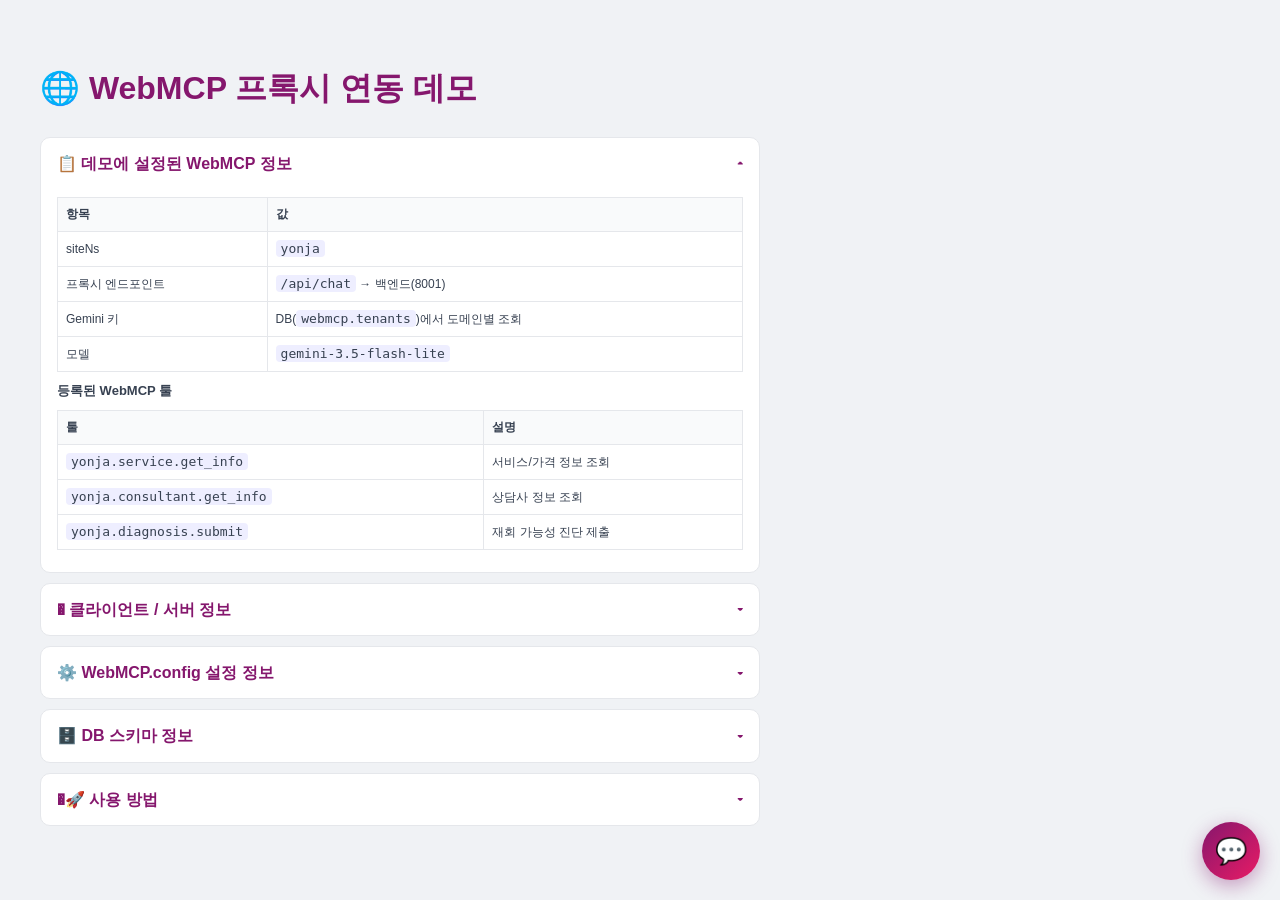
==== webmcp_openrouter/front/index.html @ c8944109 "feat: webmcp_openrouter 멀티 프로바이더(LLM 어댑터) 추가 - OpenRouter 등 멀티 프로바이더 지원 (call_llm 어댑터) - DB tenants." ====
<!doctype html>
<html lang="ko">
  <head>
    <meta charset="utf-8" />
    <!-- ⚠️ viewport meta 태그 (필수): 없으면 모바일이 데스크톱 폭(약 980px) 기준으로
         렌더링되어 위젯이 작게 보입니다. 위젯이 화면을 꽉 채우도록 합니다. -->
    <meta name="viewport" content="width=device-width, initial-scale=1.0, maximum-scale=1.0, user-scalable=no" />
    <title>WebMCP 프록시 연동 데모</title>
    <!-- 💡 widget.css?v=3: 배포 후 브라우저 캐시 문제를 피하려고 버전 쿼리스트링을 붙입니다.
         CSS를 수정하고 배포했는데 새 스타일이 안 보이면 ?v= 값을 올리세요. -->
    <link rel="stylesheet" href="widget.css?v=3" />
    <style>
      body { margin: 0; padding: 40px; font-family: -apple-system, "Noto Sans KR", sans-serif; background: #f0f2f5; color: #1f2937; }
      .docs { max-width: 720px; line-height: 1.7; }
      h1 { color: #85176d; }
      code { background: #eef; padding: 1px 5px; border-radius: 4px; font-size: 13px; }
      details { background: #fff; border: 1px solid #e5e7eb; border-radius: 10px; margin-bottom: 10px; overflow: hidden; }
      details summary { padding: 12px 16px; font-weight: 600; cursor: pointer; color: #85176d; list-style: none; display: flex; justify-content: space-between; align-items: center; }
      details summary::-webkit-details-marker { display: none; }
      details summary::after { content: "▾"; font-size: 12px; transition: transform 0.2s; }
      details[open] summary::after { transform: rotate(180deg); }
      details .body { padding: 0 16px 14px; font-size: 13px; color: #374151; }
      details .body table { width: 100%; border-collapse: collapse; margin: 8px 0; font-size: 12px; }
      details .body th, details .body td { border: 1px solid #e5e7eb; padding: 6px 8px; text-align: left; }
      details .body th { background: #f9fafb; }
      details .body ol { padding-left: 20px; margin: 6px 0; }
      details .body li { margin: 3px 0; }
      details .body pre {
        background: #0f172a; color: #7dd3fc; padding: 12px 14px; border-radius: 8px;
        font-family: ui-monospace, Menlo, monospace; font-size: 12px; line-height: 1.6;
        overflow-x: auto; white-space: pre; margin: 8px 0;
      }
      details .body pre .c { color: #94a3b8; } /* 주석 */
      details .body pre .k { color: #c084fc; } /* 키 */
      details .body pre .s { color: #86efac; } /* 문자열 */
    </style>
  </head>
  <body>
    <div class="docs">
      <h1>🌐 WebMCP 프록시 연동 데모</h1>

      <details open>
        <summary>📋 데모에 설정된 WebMCP 정보</summary>
        <div class="body">
          <table>
            <tr><th>항목</th><th>값</th></tr>
            <tr><td>siteNs</td><td><code>yonja</code></td></tr>
            <tr><td>프록시 엔드포인트</td><td><code>/api/chat</code> → 백엔드(8001)</td></tr>
            <tr><td>Gemini 키</td><td>DB(<code>webmcp.tenants</code>)에서 도메인별 조회</td></tr>
            <tr><td>모델</td><td><code>gemini-3.5-flash-lite</code></td></tr>
          </table>
          <b>등록된 WebMCP 툴</b>
          <table>
            <tr><th>툴</th><th>설명</th></tr>
            <tr><td><code>yonja.service.get_info</code></td><td>서비스/가격 정보 조회</td></tr>
            <tr><td><code>yonja.consultant.get_info</code></td><td>상담사 정보 조회</td></tr>
            <tr><td><code>yonja.diagnosis.submit</code></td><td>재회 가능성 진단 제출</td></tr>
          </table>
        </div>
      </details>

      <details>
        <summary>�️ 클라이언트 / 서버 정보</summary>
        <div class="body">
          <b>클라이언트 (프론트엔드)</b>
          <table>
            <tr><th>항목</th><th>값</th></tr>
            <tr><td>위젯</td><td><code>widget.js</code> + <code>widget.css</code></td></tr>
            <tr><td>공용 라이브러리</td><td><code>webmcp.js</code> (프록시 호출)</td></tr>
            <tr><td>설정</td><td><code>yonja-config.js</code> (WebMCPConfig + 지식)</td></tr>
            <tr><td>접속 URL</td><td><code>http://192.168.31.136:8081/</code> (내부)<br><code>http://114.205.189.190:8081/</code> (공인)</td></tr>
          </table>
          <b>서버 (백엔드)</b>
          <table>
            <tr><th>항목</th><th>값</th></tr>
            <tr><td>웹서버</td><td>nginx (8081 포트, standalone)</td></tr>
            <tr><td>백엔드</td><td>FastAPI (uvicorn, 8001 포트, systemd)</td></tr>
            <tr><td>DB</td><td>MariaDB <code>webmcp</code> (192.168.31.136)</td></tr>
            <tr><td>테이블</td><td><code>tenants</code>, <code>request_logs</code></td></tr>
          </table>
        </div>
      </details>

      <details>
        <summary>⚙️ WebMCP.config 설정 정보</summary>
        <div class="body">
          <p><code>yonja-config.js</code> 에 정의된 <code>window.WebMCPConfig</code> 실제 전체 코드입니다.</p>
          <pre id="webmcpConfigCode" class="wmcp-config-code">로딩 중...</pre>
        </div>
      </details>

      <details>
        <summary>🗄️ DB 스키마 정보</summary>
        <div class="body">
          <p>DB: <code>webmcp</code> (MariaDB) · 이식 스크립트: <code>webmcp/backend/init.sql</code></p>
          <b>테이블 1: <code>tenants</code> (도메인별 Gemini 키/한도)</b>
          <table>
            <tr><th>컬럼</th><th>타입</th><th>설명</th></tr>
            <tr><td><code>id</code></td><td>INT UNSIGNED PK</td><td>자동 증가</td></tr>
            <tr><td><code>origin</code></td><td>VARCHAR(255) UNIQUE</td><td>도메인 (예: https://yonza.co.kr)</td></tr>
            <tr><td><code>site_ns</code></td><td>VARCHAR(64)</td><td>WebMCPConfig.siteNs</td></tr>
            <tr><td><code>gemini_key</code></td><td>TEXT</td><td>Gemini API 키 (DB에만 보관)</td></tr>
            <tr><td><code>model_name</code></td><td>VARCHAR(128)</td><td>Gemini 모델</td></tr>
            <tr><td><code>rate_limit</code></td><td>INT UNSIGNED</td><td>분당 도메인 호출 한도</td></tr>
            <tr><td><code>tier</code></td><td>VARCHAR(32)</td><td>dev / prod</td></tr>
            <tr><td><code>enabled</code></td><td>TINYINT(1)</td><td>활성 여부</td></tr>
          </table>
          <b>테이블 2: <code>request_logs</code> (요청 로깅/비정상 접속 감지)</b>
          <table>
            <tr><th>컬럼</th><th>타입</th><th>설명</th></tr>
            <tr><td><code>id</code></td><td>BIGINT UNSIGNED PK</td><td>자동 증가</td></tr>
            <tr><td><code>ts</code></td><td>DATETIME(3)</td><td>요청 시각</td></tr>
            <tr><td><code>origin</code></td><td>VARCHAR(255)</td><td>Origin 헤더</td></tr>
            <tr><td><code>referer</code></td><td>TEXT</td><td>Referer 헤더</td></tr>
            <tr><td><code>user_agent</code></td><td>TEXT</td><td>User-Agent</td></tr>
            <tr><td><code>sec_ch_ua</code></td><td>TEXT</td><td>Client Hints</td></tr>
            <tr><td><code>ip</code></td><td>VARCHAR(64)</td><td>요청 IP</td></tr>
            <tr><td><code>path</code></td><td>VARCHAR(255)</td><td>요청 경로</td></tr>
            <tr><td><code>body_len</code></td><td>INT UNSIGNED</td><td>본문 길이</td></tr>
            <tr><td><code>verdict</code></td><td>VARCHAR(32)</td><td>ok / blocked_401 / 403 / 429</td></tr>
            <tr><td><code>reason</code></td><td>VARCHAR(255)</td><td>차단 사유</td></tr>
          </table>
        </div>
      </details>

      <details>
        <summary>�🚀 사용 방법</summary>
        <div class="body">
          <ol>
            <li>우측 하단 <b>💬</b> 버튼을 눌러 AI 비서를 엽니다.</li>
            <li>하단의 <b>퀵 질문</b>(서비스 소개 · 가격 · 상담사 · 유튜브 · 진단)을 클릭하거나 직접 질문을 입력합니다.</li>
            <li>AI가 등록된 WebMCP 툴과 DB 키를 통해 Gemini로 답변합니다.</li>
            <li>✕ 버튼으로 닫고, 💬 버튼으로 다시 열 수 있습니다.</li>
          </ol>
        </div>
      </details>
    </div>

    <!-- yonja.html 기준 WebMCPConfig + 시스템 프롬프트 (webmcp.js 보다 먼저 로드) -->
    <script src="yonja-config.js"></script>
    <script src="webmcp.js"></script>
    <script src="widget.js"></script>

    <!-- WebMCP.config 실제 전체 코드 표시 -->
    <script>
      (function () {
        function renderConfig() {
          var el = document.getElementById('webmcpConfigCode');
          if (!el || typeof window.WebMCPConfig === 'undefined') return;
          // getData 함수는 JSON 직렬화 불가 → 함수 시그니처로 대체
          var cfg = JSON.parse(JSON.stringify(window.WebMCPConfig, function (k, v) {
            if (typeof v === 'function') return '[function ' + v.name + '()]';
            return v;
          }));
          el.textContent = 'window.WebMCPConfig = ' + JSON.stringify(cfg, null, 2);
        }
        if (document.readyState === 'loading') {
          document.addEventListener('DOMContentLoaded', renderConfig);
        } else {
          renderConfig();
        }
      })();
    </script>
  </body>
</html>
---- webmcp_openrouter/front/widget.css ----
/* ============================================================================
   widget.css — AI 비서 웹 위젯 (공용) 스타일
   Chrome 확장 팝업(webmcp-extension/popup.html)과 동일한 UI/UX.
   모든 선택자는 #webmcp-widget 으로 스코프해 페이지 스타일과 충돌 방지.
   ⚠️ 리셋(#webmcp-widget *)은 box-sizing만 처리하고, padding/margin은
      각 컴포넌트 규칙이 #webmcp-widget 스코프로 우선 적용되게 함.

   ────────────────────────────────────────────────────────────────────────────
   🎨 바탕 색상 및 UI 요소 설정/변경 가이드
   ────────────────────────────────────────────────────────────────────────────
   이 파일은 "테마 색상"이 여러 곳에 하드코딩되어 있습니다. 색을 바꾸려면
   아래 핵심 색상 값만 찾아서 교체하면 됩니다. (Ctrl/Cmd+F 로 검색)

   [핵심 브랜드 색상 — 자주 바꾸는 값]
   - #85176d  : 메인 브랜드 보라/핑크 (헤더 그라디언트, 사용자 말풍선, 버튼, 링크)
   - #e91b65  : 보조 핑크 (헤더/런처 그라디언트의 끝 색)
   - #f7f7fb  : 패널 전체 바탕색 (채팅 영역 배경)
   - #fff     : 봇 말풍선 / 입력바 / 아코디언 배경
   - #1f2937  : 기본 텍스트 색 (진한 회색)
   - #6b7280  : 보조 텍스트 (로더, 아코디언 요약)
   - #9ca3af  : 약한 텍스트 (시간, 아코디언 본문)
   - #e5e7eb  : 테두리 색 (border)
   - #f3f4f6  : 코드 블록/인라인 배경

   ────────────────────────────────────────────────────────────────────────────
   🎨 고객 사이트별 색상표 적용 (CSS 변수 방식) — 권장
   ────────────────────────────────────────────────────────────────────────────
   이 파일의 모든 색상은 아래 CSS 변수(--wmcp-*)로 정의되어 있습니다.
   고객 사이트마다 다른 색을 적용하려면 widget.js(webmcp-widget.js)가
   WebMCPConfig.theme 을 읽어 #webmcp-widget 에 CSS 변수를 주입합니다.

   사이트 설정 예 (hospital-config.js 등):
     window.WebMCPConfig = {
       siteNs: 'hospital',
       names: { ... },
       theme: {                       // ← 이 색상표만 바꾸면 위젯 전체 색이 변경됨
         primary:   '#85176d',        // 메인 브랜드 색
         primary2:  '#e91b65',        // 그라디언트 보조 색
         bg:        '#f7f7fb',        // 패널 바탕색
         surface:   '#ffffff',        // 봇 말풍선/입력바 배경
         text:      '#1f2937',        // 기본 텍스트
         textMuted: '#6b7280',        // 보조 텍스트
         textFaint: '#9ca3af',        // 약한 텍스트
         border:    '#e5e7eb',        // 테두리
         codeBg:    '#f3f4f6',        // 코드 블록 배경
         pillBg:    '#f3e8ff',        // 픽스 칩 배경
         errorBg:   '#fef2f2',        // 오류 말풍선 배경
         errorBorder:'#fca5a5',       // 오류 말풍선 테두리
         errorText: '#b91c1c',        // 오류 말풍선 텍스트
       },
     };

   theme 을 생략하면 아래 기본값(기본 브랜드 색)이 사용됩니다.
   특정 키만 넣으면 나머지는 기본값으로 자동 보완됩니다.
   ========================================================================== */
#webmcp-widget {
  /* ── 색상표 (기본값) ─────────────────────────────────────── */
  --wmcp-primary:    #85176d;   /* 메인 브랜드 색 */
  --wmcp-primary2:   #e91b65;   /* 그라디언트 보조 색 */
  --wmcp-bg:         #f7f7fb;   /* 패널 바탕색 */
  --wmcp-surface:    #ffffff;   /* 봇 말풍선/입력바/아코디언 배경 */
  --wmcp-text:       #1f2937;   /* 기본 텍스트 */
  --wmcp-text-muted: #6b7280;   /* 보조 텍스트 */
  --wmcp-text-faint: #9ca3af;   /* 약한 텍스트 */
  --wmcp-border:     #e5e7eb;   /* 테두리 */
  --wmcp-code-bg:    #f3f4f6;   /* 코드 블록/인라인 배경 */
  --wmcp-pill-bg:    #f3e8ff;   /* 픽스 칩 배경 */
  --wmcp-error-bg:    #fef2f2;  /* 오류 말풍선 배경 */
  --wmcp-error-border:#fca5a5;  /* 오류 말풍선 테두리 */
  --wmcp-error-text:  #b91c1c;  /* 오류 말풍선 텍스트 */

  position: fixed;
  right: 20px;
  bottom: 20px;
  z-index: 2147483000;
  font-family: -apple-system, BlinkMacSystemFont, "Segoe UI", Roboto, "Noto Sans KR", sans-serif;
  color: var(--wmcp-text);
}
#webmcp-widget *,
#webmcp-widget *::before,
#webmcp-widget *::after { box-sizing: border-box; }

/* ── 런처(플로팅 버튼) ─────────────────────────────────────── */
#webmcp-widget .wmcp-launcher {
  width: 58px; height: 58px; border: none; border-radius: 50%;
  background: linear-gradient(135deg, var(--wmcp-primary), var(--wmcp-primary2)); color: #fff;
  font-size: 26px; cursor: pointer; margin: 0; padding: 0;
  box-shadow: 0 6px 20px rgba(133, 23, 109, 0.4);
  display: flex; align-items: center; justify-content: center;
  transition: transform 0.15s, box-shadow 0.15s;
}
#webmcp-widget .wmcp-launcher:hover { transform: scale(1.06); box-shadow: 0 8px 24px rgba(133,23,109,0.5); }

/* ── 패널 ───────────────────────────────────────────────────── */
#webmcp-widget .wmcp-panel {
  position: fixed; right: 20px; bottom: 20px;
  width: 380px; max-width: calc(100vw - 24px); height: 600px; max-height: calc(100vh - 24px);
  display: flex; flex-direction: column; overflow: hidden;
  background: var(--wmcp-bg); color: var(--wmcp-text); border-radius: 18px;
  box-shadow: 0 12px 40px rgba(0,0,0,0.28); border: 1px solid var(--wmcp-border);
}
/* hidden 속성이 display:flex 보다 우선하도록 (닫기/열기 토글) */
#webmcp-widget .wmcp-panel[hidden] { display: none; }

/* 헤더 */
#webmcp-widget .wmcp-header {
  padding: 12px 16px; background: linear-gradient(135deg, var(--wmcp-primary), var(--wmcp-primary2));
  color: #fff; display: flex; align-items: center; gap: 10px; flex-shrink: 0;
}
#webmcp-widget .wmcp-header h1 { font-size: 15px; font-weight: 700; flex: 1; margin: 0; }
#webmcp-widget .wmcp-status { font-size: 10px; background: rgba(255,255,255,0.2); padding: 3px 7px; border-radius: 12px; white-space: nowrap; }
#webmcp-widget .wmcp-close {
  border: none; background: rgba(255,255,255,0.2); color: #fff; width: 26px; height: 26px;
  border-radius: 50%; font-size: 15px; line-height: 1; cursor: pointer; margin: 0; padding: 0;
  display: flex; align-items: center; justify-content: center; flex-shrink: 0;
  transition: background 0.15s;
}
#webmcp-widget .wmcp-close:hover { background: rgba(255,255,255,0.4); }

/* ── 채팅 영역 ─────────────────────────────────────────────── */
#webmcp-widget .wmcp-chat {
  flex: 1 1 0%; overflow-y: auto; overflow-x: hidden;
  padding: 14px 12px; display: flex; flex-direction: column; gap: 12px; min-height: 0;
}
#webmcp-widget .wmcp-msg { display: flex; flex-direction: column; flex-shrink: 0; width: fit-content; max-width: 100%; min-width: 0; }
#webmcp-widget .wmcp-msg .wmcp-bubble {
  padding: 10px 12px; border-radius: 14px; font-size: 13px; line-height: 1.55;
  white-space: pre-wrap; word-break: break-word; overflow-wrap: anywhere; max-width: 100%; min-width: 0;
}
/* 마크다운 렌더링 요소 */
#webmcp-widget .wmcp-msg .wmcp-bubble p { margin: 0 0 6px; }
#webmcp-widget .wmcp-msg .wmcp-bubble p:last-child { margin-bottom: 0; }
#webmcp-widget .wmcp-msg .wmcp-bubble h1, #webmcp-widget .wmcp-msg .wmcp-bubble h2,
#webmcp-widget .wmcp-msg .wmcp-bubble h3, #webmcp-widget .wmcp-msg .wmcp-bubble h4 {
  margin: 6px 0 4px; font-weight: 700; line-height: 1.3;
}
#webmcp-widget .wmcp-msg .wmcp-bubble h2 { font-size: 14px; }
#webmcp-widget .wmcp-msg .wmcp-bubble h3 { font-size: 13px; }
#webmcp-widget .wmcp-msg .wmcp-bubble h4 { font-size: 12.5px; }
#webmcp-widget .wmcp-msg .wmcp-bubble ul, #webmcp-widget .wmcp-msg .wmcp-bubble ol { margin: 4px 0; padding-left: 18px; }
#webmcp-widget .wmcp-msg .wmcp-bubble li { margin: 2px 0; }
#webmcp-widget .wmcp-msg .wmcp-bubble a { color: var(--wmcp-primary); text-decoration: underline; }
#webmcp-widget .wmcp-msg .wmcp-bubble .md-code {
  background: var(--wmcp-code-bg); border: 1px solid var(--wmcp-border); border-radius: 6px; padding: 8px 10px; margin: 6px 0;
  font-family: ui-monospace, Menlo, monospace; font-size: 12px; white-space: pre; overflow-x: auto;
}
#webmcp-widget .wmcp-msg .wmcp-bubble .md-inline {
  background: var(--wmcp-code-bg); padding: 1px 4px; border-radius: 4px; font-family: ui-monospace, Menlo, monospace; font-size: 12px;
}
#webmcp-widget .wmcp-msg .wmcp-bubble .md-table {
  border-collapse: collapse; margin: 6px 0; font-size: 14px; width: 100%;
}
#webmcp-widget .wmcp-msg .wmcp-bubble .md-table th,
#webmcp-widget .wmcp-msg .wmcp-bubble .md-table td {
  border: 1px solid var(--wmcp-border); padding: 5px 8px; text-align: left; vertical-align: top;
}
#webmcp-widget .wmcp-msg .wmcp-bubble .md-table th {
  background: var(--wmcp-code-bg); font-weight: 700;
}
#webmcp-widget .wmcp-msg.bot { align-self: flex-start; align-items: flex-start; }
#webmcp-widget .wmcp-msg.bot .wmcp-bubble { background: var(--wmcp-surface); border: 1px solid var(--wmcp-border); border-top-left-radius: 4px; color: var(--wmcp-text); }
#webmcp-widget .wmcp-msg.user { align-self: flex-end; align-items: flex-end; }
#webmcp-widget .wmcp-msg.user .wmcp-bubble { background: var(--wmcp-primary); color: #fff; border-top-right-radius: 4px; }
#webmcp-widget .wmcp-msg.error .wmcp-bubble { background: var(--wmcp-error-bg); border-color: var(--wmcp-error-border); color: var(--wmcp-error-text); }
#webmcp-widget .wmcp-msg .wmcp-time { font-size: 10px; color: var(--wmcp-text-faint); margin-top: 4px; white-space: nowrap; }

/* ── 오류 아코디언 (상세 내용 접기) ─────────────────────────── */
#webmcp-widget .wmcp-msg .wmcp-bubble .wmcp-error-details { margin: 0; }
#webmcp-widget .wmcp-msg .wmcp-bubble .wmcp-error-details summary {
  cursor: pointer; font-weight: 600; list-style: none; user-select: none;
}
#webmcp-widget .wmcp-msg .wmcp-bubble .wmcp-error-details summary::-webkit-details-marker { display: none; }
#webmcp-widget .wmcp-msg .wmcp-bubble .wmcp-error-details summary::before { content: '▸ '; }
#webmcp-widget .wmcp-msg .wmcp-bubble .wmcp-error-details[open] summary::before { content: '▾ '; }
#webmcp-widget .wmcp-msg .wmcp-bubble .wmcp-error-body {
  margin-top: 6px; padding: 8px 10px; border-radius: 6px;
  background: rgba(0,0,0,0.05); font-size: 11px; line-height: 1.5;
  word-break: break-all; white-space: pre-wrap;
}

/* ── 입력 영역 ─────────────────────────────────────────────── */
#webmcp-widget .wmcp-inputbar {
  flex-shrink: 0; border-top: 1px solid var(--wmcp-border); background: var(--wmcp-surface);
  padding: 10px 12px; display: flex; flex-direction: column; gap: 8px;
}
#webmcp-widget .wmcp-pills { display: flex; flex-wrap: wrap; gap: 6px; }
#webmcp-widget .wmcp-pill {
  font-size: 11px; padding: 4px 10px; border-radius: 14px; background: var(--wmcp-pill-bg);
  color: var(--wmcp-primary); cursor: pointer; border: none; margin: 0; transition: background 0.15s;
}
#webmcp-widget .wmcp-pill:hover { background: var(--wmcp-pill-bg); filter: brightness(0.95); }
#webmcp-widget .wmcp-inputrow { display: flex; gap: 8px; align-items: flex-end; }
#webmcp-widget .wmcp-inputrow textarea {
  flex: 1; min-height: 44px; max-height: 120px; border: 1px solid #d1d5db; border-radius: 20px;
  padding: 12px 16px; font-size: 13px; font-family: inherit; resize: none; outline: none; color: var(--wmcp-text); margin: 0;
}
#webmcp-widget .wmcp-inputrow textarea:focus { border-color: var(--wmcp-primary); }
#webmcp-widget .wmcp-ask {
  width: 48px; height: 48px; border: none; border-radius: 50%; font-size: 20px; font-weight: 700;
  cursor: pointer; background: var(--wmcp-primary); color: #fff; flex-shrink: 0; margin: 0; padding: 0;
  display: flex; align-items: center; justify-content: center;
}
#webmcp-widget .wmcp-ask:hover { opacity: 0.85; }
#webmcp-widget .wmcp-ask:disabled { opacity: 0.5; cursor: not-allowed; }
#webmcp-widget .wmcp-loader { display: none; text-align: center; color: var(--wmcp-text-muted); font-size: 12px; padding: 4px; }
#webmcp-widget .wmcp-loader.show { display: block; }

/* ── 아코디언(동작 방식) ────────────────────────────────────── */
#webmcp-widget .wmcp-accordion { flex-shrink: 0; background: var(--wmcp-surface); border-top: 1px solid var(--wmcp-border); }
#webmcp-widget .wmcp-accordion summary {
  padding: 10px 14px; font-size: 12px; font-weight: 600; color: var(--wmcp-text-muted);
  cursor: pointer; list-style: none; display: flex; align-items: center; justify-content: space-between;
}
#webmcp-widget .wmcp-accordion summary::-webkit-details-marker { display: none; }
#webmcp-widget .wmcp-accordion summary::after { content: "▾"; font-size: 10px; transition: transform 0.2s; }
#webmcp-widget .wmcp-accordion[open] summary::after { transform: rotate(180deg); }
#webmcp-widget .wmcp-acc-body { padding: 0 14px 12px; font-size: 11px; color: var(--wmcp-text-faint); line-height: 1.6; }
#webmcp-widget .wmcp-acc-body code { background: var(--wmcp-code-bg); padding: 1px 4px; border-radius: 4px; }

/* ── 모바일 반응형: 화면을 꽉 차게 ──────────────────────────────
   📱 모바일(768px 이하)에서 위젯이 화면 전체를 채우도록 합니다.
   - 100dvh(동적 뷰포트 높이)를 사용해 모바일 브라우저 주소창 높이까지
     정확히 채웁니다. (100vh는 주소창 높이 때문에 오버플로우 발생 가능)
   - ⚠️ 이 반응형이 동작하려면 페이지 <head>에 viewport meta 태그가
     필수입니다. (hospital.html / index.html 참고)

   🛠 설정 방법:
   - 화면을 더/덜 채우려면 width/height 값을 조정하세요.
   - 패널이 차지할 최대 폭을 바꾸려면 @media (max-width: 768px)의
     768을 조정하세요.
   - 데스크톱 패널 크기는 아래 @media (min-width: 769px) 블록에서
     width: 380px / height: 600px 을 바꾸면 됩니다. */
@media (max-width: 768px) {
  #webmcp-widget .wmcp-panel {
    right: 0; bottom: 0;
    width: 100vw; max-width: 100vw;
    height: 100dvh; max-height: 100dvh;
    border-radius: 0;
  }
  #webmcp-widget { right: 12px; bottom: 12px; }

  /* ── 모바일 폰트 확대 (데스크톱의 160%) ──────────────────────
     데스크톱 기준 각 텍스트 요소의 폰트 크기를 모바일에서 1.6배로
     키웁니다. (처음 2배로 키웠다가 너무 크다는 피드백으로 1.6배로
     조정) 값이 커진 만큼 패딩/간격도 함께 늘려 어색하지 않게
     조정했습니다. */
  #webmcp-widget .wmcp-header { padding: 14px 16px; }
  #webmcp-widget .wmcp-header h1 { font-size: 24px; }
  #webmcp-widget .wmcp-status { font-size: 16px; padding: 5px 10px; }
  #webmcp-widget .wmcp-close { width: 35px; height: 35px; font-size: 21px; }
  #webmcp-widget .wmcp-chat { padding: 14px 13px; gap: 13px; }
  #webmcp-widget .wmcp-msg .wmcp-bubble { padding: 13px 14px; font-size: 21px; line-height: 1.6; }
  #webmcp-widget .wmcp-msg .wmcp-bubble h2 { font-size: 22px; }
  #webmcp-widget .wmcp-msg .wmcp-bubble h3 { font-size: 21px; }
  #webmcp-widget .wmcp-msg .wmcp-bubble h4 { font-size: 20px; }
  #webmcp-widget .wmcp-msg .wmcp-bubble ul, #webmcp-widget .wmcp-msg .wmcp-bubble ol { padding-left: 22px; }
  #webmcp-widget .wmcp-msg .wmcp-bubble .md-code { font-size: 19px; padding: 10px 11px; }
  #webmcp-widget .wmcp-msg .wmcp-bubble .md-inline { font-size: 19px; }
  #webmcp-widget .wmcp-msg .wmcp-time { font-size: 16px; margin-top: 6px; }
  #webmcp-widget .wmcp-inputbar { padding: 11px 13px; gap: 10px; }
  #webmcp-widget .wmcp-pill { font-size: 18px; padding: 6px 13px; border-radius: 16px; }
  #webmcp-widget .wmcp-inputrow textarea { min-height: 48px; max-height: 112px; padding: 13px 16px; font-size: 21px; border-radius: 19px; }
  #webmcp-widget .wmcp-ask { width: 51px; height: 51px; font-size: 26px; }
  #webmcp-widget .wmcp-loader { font-size: 19px; padding: 6px; }
  #webmcp-widget .wmcp-accordion summary { padding: 11px 14px; font-size: 19px; }
  #webmcp-widget .wmcp-acc-body { padding: 0 14px 13px; font-size: 18px; }
}
/* 데스크톱 (769px 이상): 기존 플로팅 패널 유지 */
@media (min-width: 769px) {
  #webmcp-widget .wmcp-panel {
    right: 20px; bottom: 20px;
    width: 380px; max-width: calc(100vw - 24px);
    height: 600px; max-height: calc(100vh - 24px);
    border-radius: 18px;
  }
}
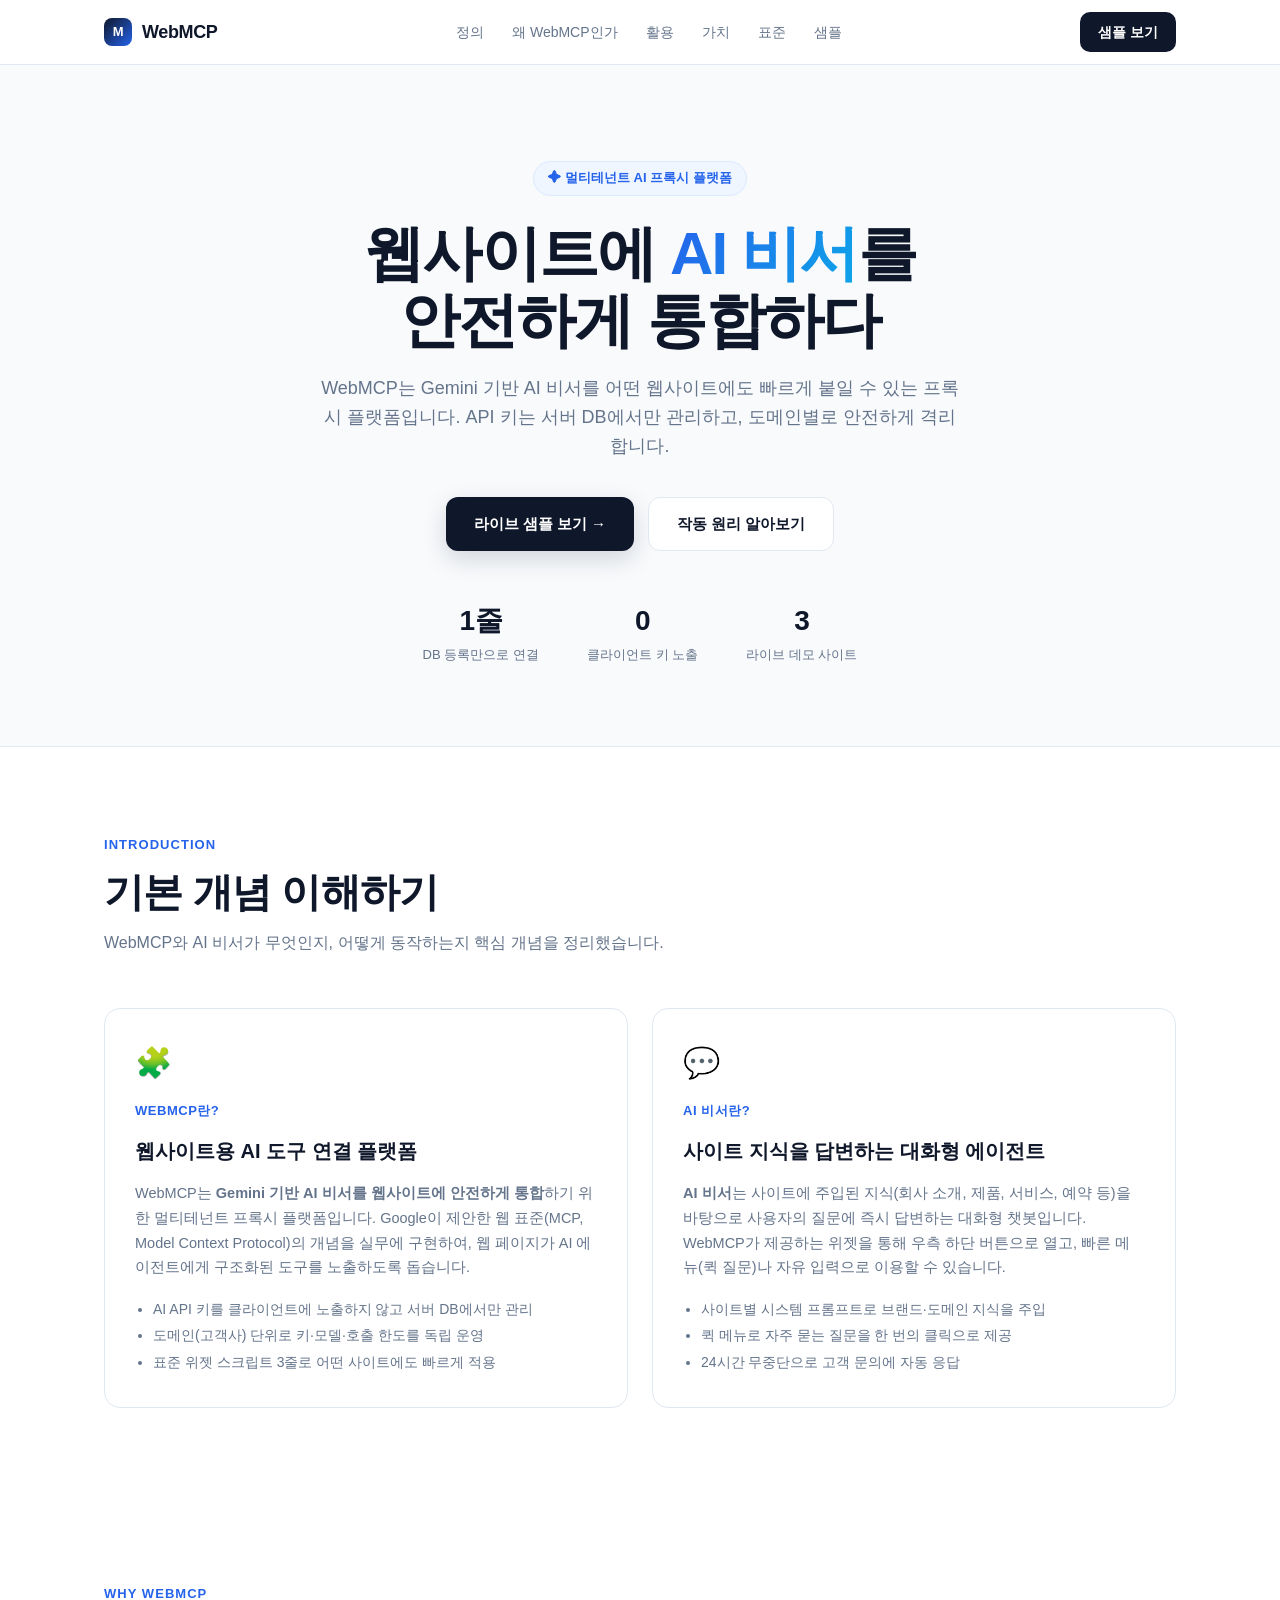
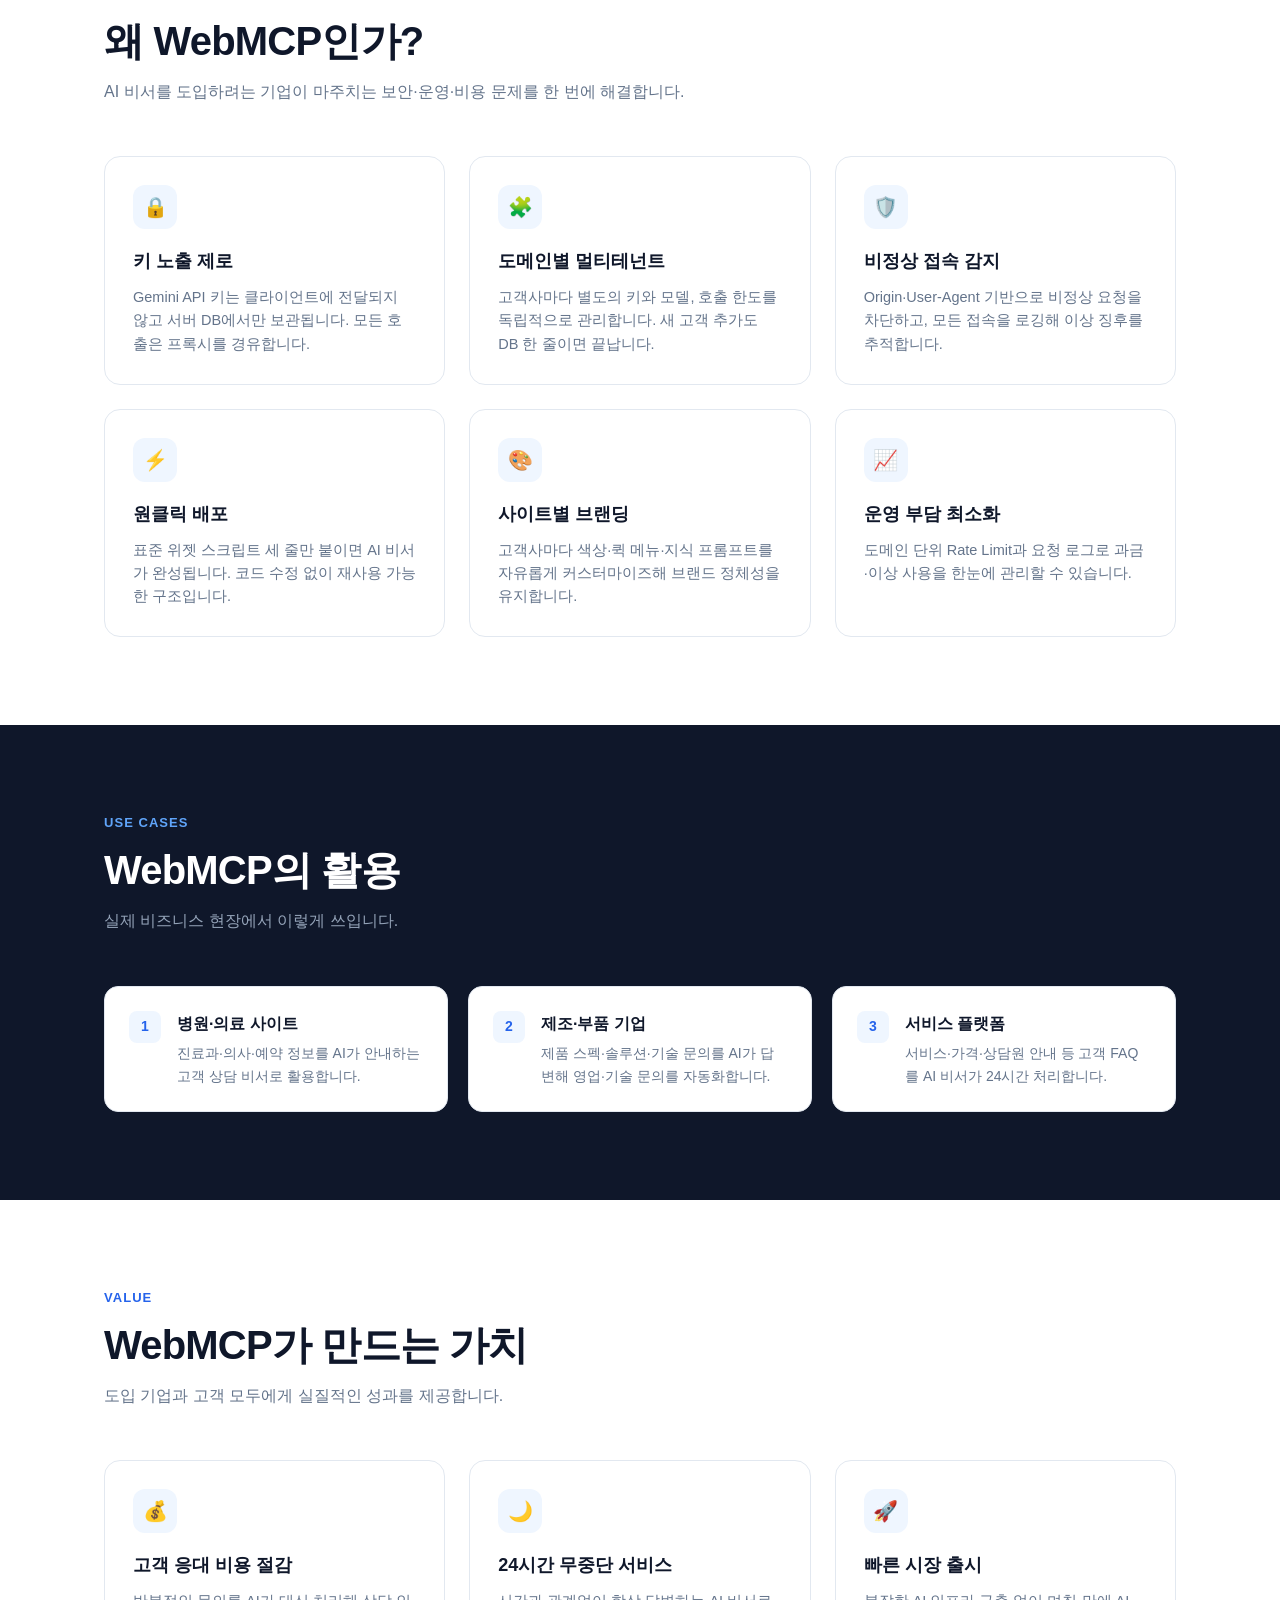
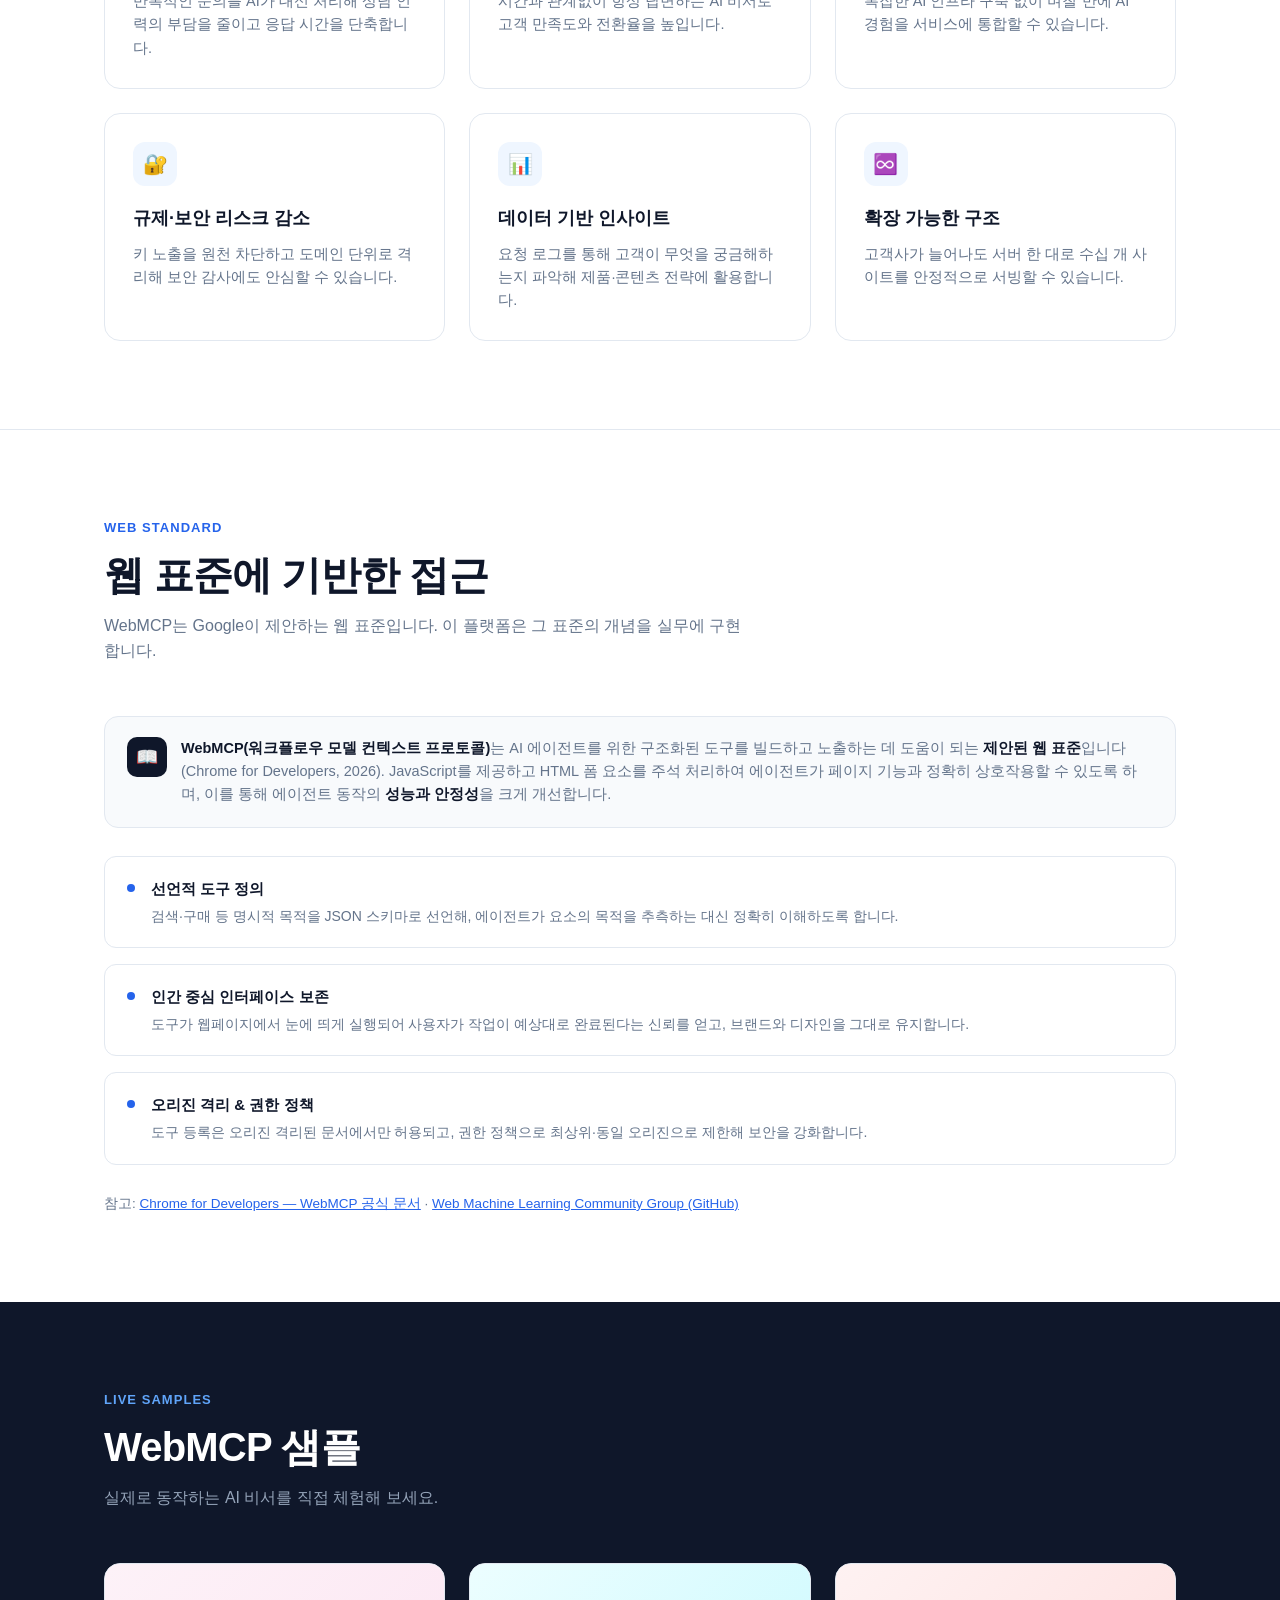
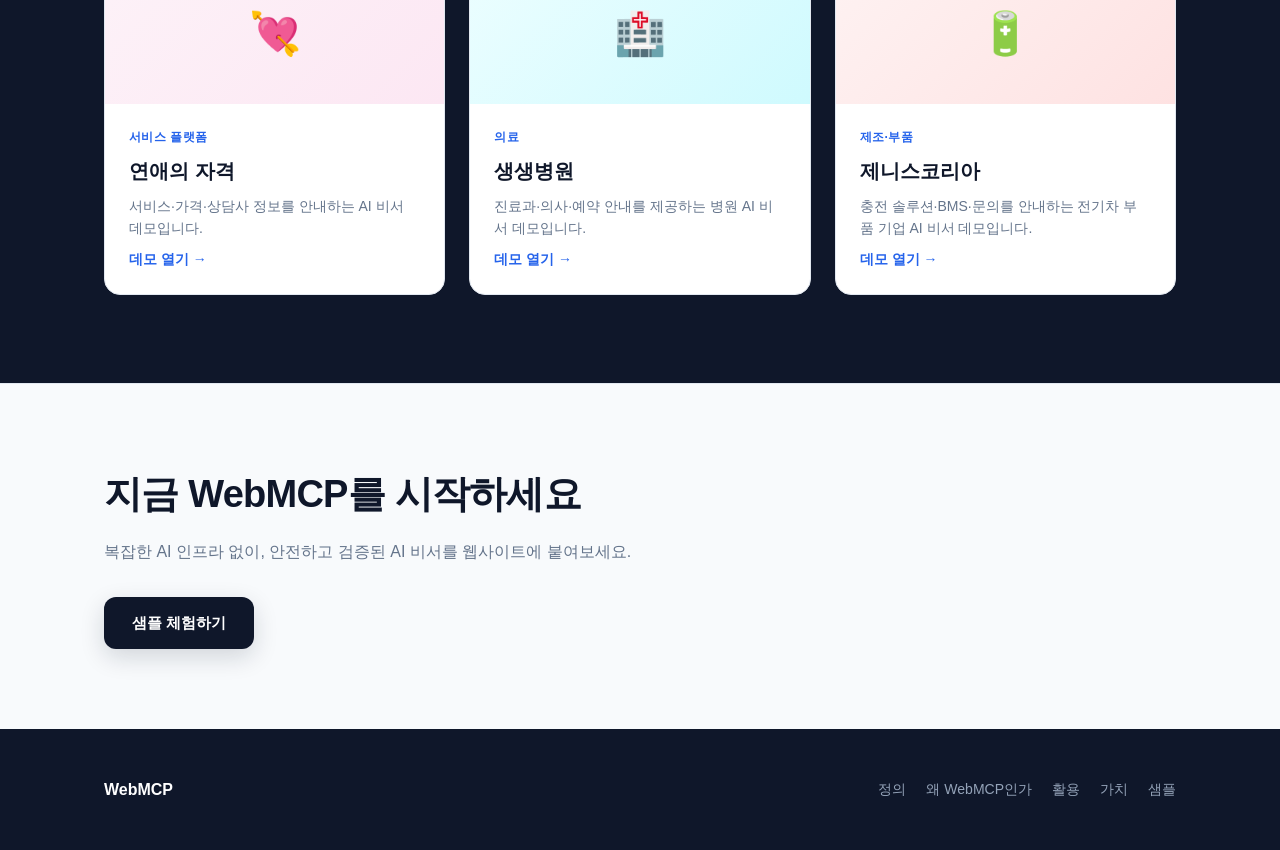
==== commit dbd4439f: "genisev(제니스코리아) AI비서 위젯 추가 + WebMCP 랜딩페이지 + 표준 도구 등록" ====
--- a/webmcp_openrouter/front/index.html
+++ b/webmcp_openrouter/front/index.html
@@ -1,165 +1,572 @@
 <!doctype html>
 <html lang="ko">
-  <head>
-    <meta charset="utf-8" />
-    <!-- ⚠️ viewport meta 태그 (필수): 없으면 모바일이 데스크톱 폭(약 980px) 기준으로
-         렌더링되어 위젯이 작게 보입니다. 위젯이 화면을 꽉 채우도록 합니다. -->
-    <meta name="viewport" content="width=device-width, initial-scale=1.0, maximum-scale=1.0, user-scalable=no" />
-    <title>WebMCP 프록시 연동 데모</title>
-    <!-- 💡 widget.css?v=3: 배포 후 브라우저 캐시 문제를 피하려고 버전 쿼리스트링을 붙입니다.
-         CSS를 수정하고 배포했는데 새 스타일이 안 보이면 ?v= 값을 올리세요. -->
-    <link rel="stylesheet" href="widget.css?v=3" />
-    <style>
-      body { margin: 0; padding: 40px; font-family: -apple-system, "Noto Sans KR", sans-serif; background: #f0f2f5; color: #1f2937; }
-      .docs { max-width: 720px; line-height: 1.7; }
-      h1 { color: #85176d; }
-      code { background: #eef; padding: 1px 5px; border-radius: 4px; font-size: 13px; }
-      details { background: #fff; border: 1px solid #e5e7eb; border-radius: 10px; margin-bottom: 10px; overflow: hidden; }
-      details summary { padding: 12px 16px; font-weight: 600; cursor: pointer; color: #85176d; list-style: none; display: flex; justify-content: space-between; align-items: center; }
-      details summary::-webkit-details-marker { display: none; }
-      details summary::after { content: "▾"; font-size: 12px; transition: transform 0.2s; }
-      details[open] summary::after { transform: rotate(180deg); }
-      details .body { padding: 0 16px 14px; font-size: 13px; color: #374151; }
-      details .body table { width: 100%; border-collapse: collapse; margin: 8px 0; font-size: 12px; }
-      details .body th, details .body td { border: 1px solid #e5e7eb; padding: 6px 8px; text-align: left; }
-      details .body th { background: #f9fafb; }
-      details .body ol { padding-left: 20px; margin: 6px 0; }
-      details .body li { margin: 3px 0; }
-      details .body pre {
-        background: #0f172a; color: #7dd3fc; padding: 12px 14px; border-radius: 8px;
-        font-family: ui-monospace, Menlo, monospace; font-size: 12px; line-height: 1.6;
-        overflow-x: auto; white-space: pre; margin: 8px 0;
-      }
-      details .body pre .c { color: #94a3b8; } /* 주석 */
-      details .body pre .k { color: #c084fc; } /* 키 */
-      details .body pre .s { color: #86efac; } /* 문자열 */
-    </style>
-  </head>
-  <body>
-    <div class="docs">
-      <h1>🌐 WebMCP 프록시 연동 데모</h1>
-
-      <details open>
-        <summary>📋 데모에 설정된 WebMCP 정보</summary>
-        <div class="body">
-          <table>
-            <tr><th>항목</th><th>값</th></tr>
-            <tr><td>siteNs</td><td><code>yonja</code></td></tr>
-            <tr><td>프록시 엔드포인트</td><td><code>/api/chat</code> → 백엔드(8001)</td></tr>
-            <tr><td>Gemini 키</td><td>DB(<code>webmcp.tenants</code>)에서 도메인별 조회</td></tr>
-            <tr><td>모델</td><td><code>gemini-3.5-flash-lite</code></td></tr>
-          </table>
-          <b>등록된 WebMCP 툴</b>
-          <table>
-            <tr><th>툴</th><th>설명</th></tr>
-            <tr><td><code>yonja.service.get_info</code></td><td>서비스/가격 정보 조회</td></tr>
-            <tr><td><code>yonja.consultant.get_info</code></td><td>상담사 정보 조회</td></tr>
-            <tr><td><code>yonja.diagnosis.submit</code></td><td>재회 가능성 진단 제출</td></tr>
-          </table>
-        </div>
-      </details>
-
-      <details>
-        <summary>�️ 클라이언트 / 서버 정보</summary>
-        <div class="body">
-          <b>클라이언트 (프론트엔드)</b>
-          <table>
-            <tr><th>항목</th><th>값</th></tr>
-            <tr><td>위젯</td><td><code>widget.js</code> + <code>widget.css</code></td></tr>
-            <tr><td>공용 라이브러리</td><td><code>webmcp.js</code> (프록시 호출)</td></tr>
-            <tr><td>설정</td><td><code>yonja-config.js</code> (WebMCPConfig + 지식)</td></tr>
-            <tr><td>접속 URL</td><td><code>http://192.168.31.136:8081/</code> (내부)<br><code>http://114.205.189.190:8081/</code> (공인)</td></tr>
-          </table>
-          <b>서버 (백엔드)</b>
-          <table>
-            <tr><th>항목</th><th>값</th></tr>
-            <tr><td>웹서버</td><td>nginx (8081 포트, standalone)</td></tr>
-            <tr><td>백엔드</td><td>FastAPI (uvicorn, 8001 포트, systemd)</td></tr>
-            <tr><td>DB</td><td>MariaDB <code>webmcp</code> (192.168.31.136)</td></tr>
-            <tr><td>테이블</td><td><code>tenants</code>, <code>request_logs</code></td></tr>
-          </table>
-        </div>
-      </details>
-
-      <details>
-        <summary>⚙️ WebMCP.config 설정 정보</summary>
-        <div class="body">
-          <p><code>yonja-config.js</code> 에 정의된 <code>window.WebMCPConfig</code> 실제 전체 코드입니다.</p>
-          <pre id="webmcpConfigCode" class="wmcp-config-code">로딩 중...</pre>
-        </div>
-      </details>
-
-      <details>
-        <summary>🗄️ DB 스키마 정보</summary>
-        <div class="body">
-          <p>DB: <code>webmcp</code> (MariaDB) · 이식 스크립트: <code>webmcp/backend/init.sql</code></p>
-          <b>테이블 1: <code>tenants</code> (도메인별 Gemini 키/한도)</b>
-          <table>
-            <tr><th>컬럼</th><th>타입</th><th>설명</th></tr>
-            <tr><td><code>id</code></td><td>INT UNSIGNED PK</td><td>자동 증가</td></tr>
-            <tr><td><code>origin</code></td><td>VARCHAR(255) UNIQUE</td><td>도메인 (예: https://yonza.co.kr)</td></tr>
-            <tr><td><code>site_ns</code></td><td>VARCHAR(64)</td><td>WebMCPConfig.siteNs</td></tr>
-            <tr><td><code>gemini_key</code></td><td>TEXT</td><td>Gemini API 키 (DB에만 보관)</td></tr>
-            <tr><td><code>model_name</code></td><td>VARCHAR(128)</td><td>Gemini 모델</td></tr>
-            <tr><td><code>rate_limit</code></td><td>INT UNSIGNED</td><td>분당 도메인 호출 한도</td></tr>
-            <tr><td><code>tier</code></td><td>VARCHAR(32)</td><td>dev / prod</td></tr>
-            <tr><td><code>enabled</code></td><td>TINYINT(1)</td><td>활성 여부</td></tr>
-          </table>
-          <b>테이블 2: <code>request_logs</code> (요청 로깅/비정상 접속 감지)</b>
-          <table>
-            <tr><th>컬럼</th><th>타입</th><th>설명</th></tr>
-            <tr><td><code>id</code></td><td>BIGINT UNSIGNED PK</td><td>자동 증가</td></tr>
-            <tr><td><code>ts</code></td><td>DATETIME(3)</td><td>요청 시각</td></tr>
-            <tr><td><code>origin</code></td><td>VARCHAR(255)</td><td>Origin 헤더</td></tr>
-            <tr><td><code>referer</code></td><td>TEXT</td><td>Referer 헤더</td></tr>
-            <tr><td><code>user_agent</code></td><td>TEXT</td><td>User-Agent</td></tr>
-            <tr><td><code>sec_ch_ua</code></td><td>TEXT</td><td>Client Hints</td></tr>
-            <tr><td><code>ip</code></td><td>VARCHAR(64)</td><td>요청 IP</td></tr>
-            <tr><td><code>path</code></td><td>VARCHAR(255)</td><td>요청 경로</td></tr>
-            <tr><td><code>body_len</code></td><td>INT UNSIGNED</td><td>본문 길이</td></tr>
-            <tr><td><code>verdict</code></td><td>VARCHAR(32)</td><td>ok / blocked_401 / 403 / 429</td></tr>
-            <tr><td><code>reason</code></td><td>VARCHAR(255)</td><td>차단 사유</td></tr>
-          </table>
-        </div>
-      </details>
-
-      <details>
-        <summary>�🚀 사용 방법</summary>
-        <div class="body">
-          <ol>
-            <li>우측 하단 <b>💬</b> 버튼을 눌러 AI 비서를 엽니다.</li>
-            <li>하단의 <b>퀵 질문</b>(서비스 소개 · 가격 · 상담사 · 유튜브 · 진단)을 클릭하거나 직접 질문을 입력합니다.</li>
-            <li>AI가 등록된 WebMCP 툴과 DB 키를 통해 Gemini로 답변합니다.</li>
-            <li>✕ 버튼으로 닫고, 💬 버튼으로 다시 열 수 있습니다.</li>
-          </ol>
-        </div>
-      </details>
-    </div>
-
-    <!-- yonja.html 기준 WebMCPConfig + 시스템 프롬프트 (webmcp.js 보다 먼저 로드) -->
-    <script src="yonja-config.js"></script>
-    <script src="webmcp.js"></script>
-    <script src="widget.js"></script>
-
-    <!-- WebMCP.config 실제 전체 코드 표시 -->
-    <script>
-      (function () {
-        function renderConfig() {
-          var el = document.getElementById('webmcpConfigCode');
-          if (!el || typeof window.WebMCPConfig === 'undefined') return;
-          // getData 함수는 JSON 직렬화 불가 → 함수 시그니처로 대체
-          var cfg = JSON.parse(JSON.stringify(window.WebMCPConfig, function (k, v) {
-            if (typeof v === 'function') return '[function ' + v.name + '()]';
-            return v;
-          }));
-          el.textContent = 'window.WebMCPConfig = ' + JSON.stringify(cfg, null, 2);
-        }
-        if (document.readyState === 'loading') {
-          document.addEventListener('DOMContentLoaded', renderConfig);
-        } else {
-          renderConfig();
-        }
-      })();
-    </script>
-  </body>
-</html>
+<head>
+  <meta charset="utf-8" />
+  <meta name="viewport" content="width=device-width, initial-scale=1.0" />
+  <title>WebMCP — Gemini 기반 멀티테넌트 AI 비서 플랫폼</title>
+  <meta name="description" content="WebMCP는 웹사이트에 Gemini AI 비서를 안전하게 통합하는 멀티테넌트 프록시 플랫폼입니다. 도메인별 API 키 관리, 비정상 접속 감지, 원클릭 배포로 운영 부담 없이 AI 경험을 제공합니다." />
+  <meta name="keywords" content="WebMCP, Gemini, AI 비서, 멀티테넌트, 프록시, 웹 위젯, AI 챗봇" />
+  <meta name="robots" content="index, follow, max-image-preview:large" />
+  <link rel="canonical" href="https://webmcp.duckdns.org/" />
+  <meta name="theme-color" content="#0f172a" />
+  <link rel="icon" type="image/x-icon" href="favicon.ico" />
+  <link rel="icon" type="image/png" href="favicon.png" />
+  <link rel="apple-touch-icon" href="favicon.png" />
+
+  <!-- Open Graph -->
+  <meta property="og:type" content="website" />
+  <meta property="og:site_name" content="WebMCP" />
+  <meta property="og:title" content="WebMCP — Gemini 기반 멀티테넌트 AI 비서 플랫폼" />
+  <meta property="og:description" content="웹사이트에 Gemini AI 비서를 안전하게 통합하는 멀티테넌트 프록시 플랫폼. 도메인별 키 관리와 원클릭 배포." />
+  <meta property="og:url" content="https://webmcp.duckdns.org/" />
+  <meta property="og:locale" content="ko_KR" />
+
+  <!-- Twitter -->
+  <meta name="twitter:card" content="summary_large_image" />
+  <meta name="twitter:title" content="WebMCP — Gemini 기반 멀티테넌트 AI 비서 플랫폼" />
+  <meta name="twitter:description" content="웹사이트에 Gemini AI 비서를 안전하게 통합하는 멀티테넌트 프록시 플랫폼." />
+
+  <!-- JSON-LD 구조화 데이터 -->
+  <script type="application/ld+json">
+  {
+    "@context": "https://schema.org",
+    "@type": "SoftwareApplication",
+    "name": "WebMCP",
+    "applicationCategory": "BusinessApplication",
+    "operatingSystem": "Web",
+    "description": "웹사이트에 Gemini AI 비서를 안전하게 통합하는 멀티테넌트 프록시 플랫폼",
+    "offers": { "@type": "Offer", "price": "0", "priceCurrency": "KRW" },
+    "url": "https://webmcp.duckdns.org/"
+  }
+  </script>
+
+  <style>
+    :root {
+      --ink: #0f172a;
+      --ink-soft: #1e293b;
+      --paper: #ffffff;
+      --paper-warm: #f8fafc;
+      --accent: #2563eb;
+      --accent-soft: #3b82f6;
+      --line: #e2e8f0;
+      --text: #1e293b;
+      --muted: #64748b;
+      --faint: #94a3b8;
+    }
+    *, *::before, *::after { box-sizing: border-box; }
+    html { scroll-behavior: smooth; }
+    body {
+      margin: 0;
+      font-family: -apple-system, BlinkMacSystemFont, "Segoe UI", Roboto, "Pretendard", "Noto Sans KR", "Helvetica Neue", Arial, sans-serif;
+      color: var(--text);
+      background: var(--paper);
+      line-height: 1.6;
+      -webkit-font-smoothing: antialiased;
+      text-rendering: optimizeLegibility;
+    }
+    a { color: inherit; text-decoration: none; }
+    img { max-width: 100%; display: block; }
+
+    .wrap { max-width: 1120px; margin: 0 auto; padding: 0 24px; }
+
+    /* ── 네비게이션 ── */
+    .nav {
+      position: sticky; top: 0; z-index: 50;
+      background: rgba(255,255,255,0.85);
+      backdrop-filter: saturate(180%) blur(12px);
+      border-bottom: 1px solid var(--line);
+    }
+    .nav-inner { display: flex; align-items: center; justify-content: space-between; height: 64px; }
+    .brand { display: flex; align-items: center; gap: 10px; font-weight: 800; letter-spacing: -0.02em; color: var(--ink); font-size: 18px; }
+    .brand .mark {
+      width: 28px; height: 28px; border-radius: 8px;
+      background: linear-gradient(135deg, var(--ink), var(--accent));
+      display: grid; place-items: center; color: #fff; font-size: 13px; font-weight: 800;
+    }
+    .nav-links { display: flex; gap: 28px; align-items: center; }
+    .nav-links a { font-size: 14px; font-weight: 500; color: var(--muted); transition: color .15s; }
+    .nav-links a:hover { color: var(--ink); }
+    .nav-cta {
+      background: var(--ink); color: #fff; padding: 9px 18px; border-radius: 10px;
+      font-size: 14px; font-weight: 600; transition: background .15s;
+    }
+    .nav-cta:hover { background: var(--ink-soft); }
+
+    /* ── 헤로 ── */
+    .hero { padding: 96px 0 80px; background: var(--paper-warm); border-bottom: 1px solid var(--line); }
+    .hero .wrap { text-align: center; }
+    .eyebrow {
+      display: inline-flex; align-items: center; gap: 8px;
+      font-size: 13px; font-weight: 600; color: var(--accent);
+      background: #eff6ff; border: 1px solid #dbeafe; padding: 6px 14px; border-radius: 999px; margin-bottom: 24px;
+    }
+    .hero h1 {
+      font-size: clamp(34px, 6vw, 60px); line-height: 1.12; font-weight: 800;
+      letter-spacing: -0.03em; color: var(--ink); margin: 0 0 20px;
+    }
+    .hero h1 .grad {
+      background: linear-gradient(120deg, var(--accent), #0ea5e9);
+      -webkit-background-clip: text; background-clip: text; color: transparent;
+    }
+    .hero .lead { font-size: 18px; color: var(--muted); max-width: 640px; margin: 0 auto 36px; }
+    .hero-actions { display: flex; gap: 14px; justify-content: center; flex-wrap: wrap; }
+    .btn {
+      display: inline-flex; align-items: center; gap: 8px; padding: 14px 28px;
+      border-radius: 12px; font-size: 15px; font-weight: 600; transition: transform .12s, box-shadow .12s;
+    }
+    .btn:active { transform: translateY(1px); }
+    .btn-primary { background: var(--ink); color: #fff; box-shadow: 0 8px 24px rgba(15,23,42,.16); }
+    .btn-primary:hover { box-shadow: 0 12px 32px rgba(15,23,42,.24); }
+    .btn-ghost { background: #fff; color: var(--ink); border: 1px solid var(--line); }
+    .btn-ghost:hover { border-color: var(--faint); }
+
+    .hero-meta { margin-top: 48px; display: flex; gap: 48px; justify-content: center; flex-wrap: wrap; }
+    .stat { text-align: center; }
+    .stat .num { font-size: 28px; font-weight: 800; letter-spacing: -0.02em; color: var(--ink); }
+    .stat .label { font-size: 13px; color: var(--muted); margin-top: 2px; }
+
+    /* ── 섹션 공통 ── */
+    section { padding: 88px 0; }
+    .section-head { max-width: 640px; margin-bottom: 52px; }
+    .section-tag { font-size: 13px; font-weight: 700; letter-spacing: 0.08em; text-transform: uppercase; color: var(--accent); margin-bottom: 12px; }
+    .section-head h2 { font-size: clamp(26px, 4vw, 40px); font-weight: 800; letter-spacing: -0.02em; color: var(--ink); margin: 0 0 14px; line-height: 1.2; }
+    .section-head p { font-size: 16px; color: var(--muted); margin: 0; }
+
+    /* ── 기능 카드 ── */
+    .grid { display: grid; gap: 24px; }
+    .grid-3 { grid-template-columns: repeat(auto-fit, minmax(280px, 1fr)); }
+    .card {
+      background: #fff; border: 1px solid var(--line); border-radius: 16px; padding: 28px;
+      transition: border-color .15s, box-shadow .15s, transform .15s;
+    }
+    .card:hover { border-color: var(--faint); box-shadow: 0 12px 32px rgba(15,23,42,.08); transform: translateY(-3px); }
+    .card .icon {
+      width: 44px; height: 44px; border-radius: 12px; margin-bottom: 18px;
+      display: grid; place-items: center; font-size: 20px;
+      background: #eff6ff; color: var(--accent);
+    }
+    .card h3 { font-size: 18px; font-weight: 700; color: var(--ink); margin: 0 0 10px; }
+    .card p { font-size: 14.5px; color: var(--muted); margin: 0; }
+
+    /* ── 다크 섹션 ── */
+    .dark { background: var(--ink); color: #fff; }
+    .dark .section-tag { color: #60a5fa; }
+    .dark .section-head h2 { color: #fff; }
+    .dark .section-head p { color: #94a3b8; }
+    .dark .card { background: #1e293b; border-color: #334155; }
+    .dark .card:hover { border-color: #475569; }
+    .dark .card h3 { color: #fff; }
+    .dark .card p { color: #94a3b8; }
+    .dark .card .icon { background: #1e3a5f; color: #93c5fd; }
+
+    /* ── 활용 리스트 ── */
+    .usecase { display: grid; grid-template-columns: repeat(auto-fit, minmax(280px, 1fr)); gap: 20px; }
+    .usecase-item {
+      display: flex; gap: 16px; padding: 24px; border: 1px solid var(--line); border-radius: 14px;
+      background: #fff;
+    }
+    .usecase-item .num {
+      font-size: 14px; font-weight: 800; color: var(--accent);
+      width: 32px; height: 32px; flex-shrink: 0; border-radius: 8px;
+      background: #eff6ff; display: grid; place-items: center;
+    }
+    .usecase-item h3 { font-size: 16px; font-weight: 700; color: var(--ink); margin: 0 0 6px; }
+    .usecase-item p { font-size: 14px; color: var(--muted); margin: 0; }
+
+    /* ── 샘플 카드 ── */
+    .sample { display: grid; grid-template-columns: repeat(auto-fit, minmax(300px, 1fr)); gap: 24px; }
+    .sample-card {
+      display: flex; flex-direction: column; overflow: hidden;
+      border: 1px solid var(--line); border-radius: 16px; background: #fff;
+      transition: border-color .15s, box-shadow .15s, transform .15s;
+    }
+    .sample-card:hover { border-color: var(--faint); box-shadow: 0 16px 40px rgba(15,23,42,.12); transform: translateY(-4px); }
+    .sample-cover {
+      height: 140px; display: grid; place-items: center; font-size: 42px;
+    }
+    .sample-cover.yonja { background: linear-gradient(135deg, #fdf2f8, #fce7f3); }
+    .sample-cover.hospital { background: linear-gradient(135deg, #ecfeff, #cffafe); }
+    .sample-cover.genisev { background: linear-gradient(135deg, #fef2f2, #fee2e2); }
+    .sample-body { padding: 24px; display: flex; flex-direction: column; gap: 8px; flex: 1; }
+    .sample-body .tag { font-size: 12px; font-weight: 700; color: var(--accent); letter-spacing: 0.04em; text-transform: uppercase; }
+    .sample-body h3 { font-size: 20px; font-weight: 700; color: var(--ink); margin: 0; }
+    .sample-body p { font-size: 14px; color: var(--muted); margin: 0; flex: 1; }
+    .sample-body .link {
+      font-size: 14px; font-weight: 600; color: var(--accent); display: inline-flex; align-items: center; gap: 4px;
+    }
+
+    /* ── 정의 섹션 ── */
+    .define { background: #fff; }
+    .define-grid { display: grid; grid-template-columns: repeat(auto-fit, minmax(320px, 1fr)); gap: 24px; }
+    .define-card {
+      background: #fff; border: 1px solid var(--line); border-radius: 16px; padding: 30px;
+      display: flex; flex-direction: column; gap: 14px;
+    }
+    .define-card .d-icon { font-size: 30px; }
+    .define-card h3 { font-size: 20px; font-weight: 700; color: var(--ink); margin: 0; }
+    .define-card .d-term {
+      font-size: 13px; font-weight: 700; color: var(--accent); letter-spacing: 0.04em; text-transform: uppercase;
+    }
+    .define-card p { font-size: 14.5px; color: var(--muted); margin: 0; line-height: 1.7; }
+    .define-card ul { margin: 0; padding-left: 18px; font-size: 14px; color: var(--muted); }
+    .define-card ul li { margin: 4px 0; }
+
+    /* ── 표준 섹션 ── */
+    .standard { background: #fff; border-top: 1px solid var(--line); }
+    .standard-note {
+      display: flex; gap: 14px; align-items: flex-start;
+      background: #f8fafc; border: 1px solid var(--line); border-radius: 14px;
+      padding: 20px 22px; margin-bottom: 28px;
+    }
+    .standard-note .badge {
+      flex-shrink: 0; width: 40px; height: 40px; border-radius: 10px;
+      background: var(--ink); color: #fff; display: grid; place-items: center; font-size: 18px;
+    }
+    .standard-note p { margin: 0; font-size: 14.5px; color: var(--muted); }
+    .standard-note strong { color: var(--ink); }
+    .standard-list { display: grid; gap: 16px; }
+    .standard-item {
+      display: flex; gap: 16px; padding: 20px 22px;
+      border: 1px solid var(--line); border-radius: 12px; background: #fff;
+    }
+    .standard-item .dot {
+      flex-shrink: 0; width: 8px; height: 8px; border-radius: 50%;
+      background: var(--accent); margin-top: 7px;
+    }
+    .standard-item h3 { font-size: 15px; font-weight: 700; color: var(--ink); margin: 0 0 4px; }
+    .standard-item p { font-size: 14px; color: var(--muted); margin: 0; }
+    .standard-ref { margin-top: 28px; font-size: 13.5px; color: var(--muted); }
+    .standard-ref a { color: var(--accent); text-decoration: underline; }
+
+    /* ── CTA ── */
+    .cta { padding: 80px 0; background: var(--paper-warm); border-top: 1px solid var(--line); }
+    .cta-inner h2 { font-size: clamp(26px, 4vw, 38px); font-weight: 800; color: var(--ink); letter-spacing: -0.02em; margin: 0 0 14px; }
+    .cta-inner p { color: var(--muted); font-size: 16px; margin: 0 0 32px; }
+
+    /* ── 푸터 ── */
+    footer { background: var(--ink); color: #94a3b8; padding: 48px 0; }
+    .foot-inner { display: flex; align-items: center; justify-content: space-between; gap: 20px; flex-wrap: wrap; }
+    .foot-brand { font-weight: 800; color: #fff; font-size: 16px; }
+    .foot-links { display: flex; gap: 20px; font-size: 14px; }
+    .foot-links a { color: #94a3b8; transition: color .15s; }
+    .foot-links a:hover { color: #fff; }
+
+    @media (max-width: 640px) {
+      .nav-links { display: none; }
+      .hero { padding: 64px 0 56px; }
+      section { padding: 60px 0; }
+      .hero-meta { gap: 24px; }
+    }
+  </style>
+</head>
+<body>
+
+  <nav class="nav" aria-label="메인 내비게이션">
+    <div class="wrap nav-inner">
+      <a class="brand" href="#top">
+        <span class="mark">M</span>
+        <span>WebMCP</span>
+      </a>
+      <div class="nav-links">
+        <a href="#define">정의</a>
+        <a href="#why">왜 WebMCP인가</a>
+        <a href="#usecase">활용</a>
+        <a href="#value">가치</a>
+        <a href="#standard">표준</a>
+        <a href="#samples">샘플</a>
+      </div>
+      <a class="nav-cta" href="#samples">샘플 보기</a>
+    </div>
+  </nav>
+
+  <main>
+  <header class="hero" id="top">
+    <div class="wrap">
+      <span class="eyebrow">✦ 멀티테넌트 AI 프록시 플랫폼</span>
+      <h1>웹사이트에 <span class="grad">AI 비서</span>를<br />안전하게 통합하다</h1>
+      <p class="lead">
+        WebMCP는 Gemini 기반 AI 비서를 어떤 웹사이트에도 빠르게 붙일 수 있는 프록시 플랫폼입니다.
+        API 키는 서버 DB에서만 관리하고, 도메인별로 안전하게 격리합니다.
+      </p>
+      <div class="hero-actions">
+        <a class="btn btn-primary" href="#samples">라이브 샘플 보기 →</a>
+        <a class="btn btn-ghost" href="#why">작동 원리 알아보기</a>
+      </div>
+      <div class="hero-meta">
+        <div class="stat"><div class="num">1줄</div><div class="label">DB 등록만으로 연결</div></div>
+        <div class="stat"><div class="num">0</div><div class="label">클라이언트 키 노출</div></div>
+        <div class="stat"><div class="num">3</div><div class="label">라이브 데모 사이트</div></div>
+      </div>
+    </div>
+  </header>
+
+  <section id="define" class="define">
+    <div class="wrap">
+      <div class="section-head">
+        <div class="section-tag">Introduction</div>
+        <h2>기본 개념 이해하기</h2>
+        <p>WebMCP와 AI 비서가 무엇인지, 어떻게 동작하는지 핵심 개념을 정리했습니다.</p>
+      </div>
+      <div class="define-grid">
+        <div class="define-card">
+          <div class="d-icon">🧩</div>
+          <span class="d-term">WebMCP란?</span>
+          <h3>웹사이트용 AI 도구 연결 플랫폼</h3>
+          <p>
+            WebMCP는 <strong>Gemini 기반 AI 비서를 웹사이트에 안전하게 통합</strong>하기 위한
+            멀티테넌트 프록시 플랫폼입니다. Google이 제안한 웹 표준(MCP, Model Context Protocol)의
+            개념을 실무에 구현하여, 웹 페이지가 AI 에이전트에게 구조화된 도구를 노출하도록 돕습니다.
+          </p>
+          <ul>
+            <li>AI API 키를 클라이언트에 노출하지 않고 서버 DB에서만 관리</li>
+            <li>도메인(고객사) 단위로 키·모델·호출 한도를 독립 운영</li>
+            <li>표준 위젯 스크립트 3줄로 어떤 사이트에도 빠르게 적용</li>
+          </ul>
+        </div>
+        <div class="define-card">
+          <div class="d-icon">💬</div>
+          <span class="d-term">AI 비서란?</span>
+          <h3>사이트 지식을 답변하는 대화형 에이전트</h3>
+          <p>
+            <strong>AI 비서</strong>는 사이트에 주입된 지식(회사 소개, 제품, 서비스, 예약 등)을 바탕으로
+            사용자의 질문에 즉시 답변하는 대화형 챗봇입니다. WebMCP가 제공하는 위젯을 통해
+            우측 하단 버튼으로 열고, 빠른 메뉴(퀵 질문)나 자유 입력으로 이용할 수 있습니다.
+          </p>
+          <ul>
+            <li>사이트별 시스템 프롬프트로 브랜드·도메인 지식을 주입</li>
+            <li>퀵 메뉴로 자주 묻는 질문을 한 번의 클릭으로 제공</li>
+            <li>24시간 무중단으로 고객 문의에 자동 응답</li>
+          </ul>
+        </div>
+      </div>
+    </div>
+  </section>
+
+  <section id="why">
+    <div class="wrap">
+      <div class="section-head">
+        <div class="section-tag">Why WebMCP</div>
+        <h2>왜 WebMCP인가?</h2>
+        <p>AI 비서를 도입하려는 기업이 마주치는 보안·운영·비용 문제를 한 번에 해결합니다.</p>
+      </div>
+      <div class="grid grid-3">
+        <div class="card">
+          <div class="icon">🔒</div>
+          <h3>키 노출 제로</h3>
+          <p>Gemini API 키는 클라이언트에 전달되지 않고 서버 DB에서만 보관됩니다. 모든 호출은 프록시를 경유합니다.</p>
+        </div>
+        <div class="card">
+          <div class="icon">🧩</div>
+          <h3>도메인별 멀티테넌트</h3>
+          <p>고객사마다 별도의 키와 모델, 호출 한도를 독립적으로 관리합니다. 새 고객 추가도 DB 한 줄이면 끝납니다.</p>
+        </div>
+        <div class="card">
+          <div class="icon">🛡️</div>
+          <h3>비정상 접속 감지</h3>
+          <p>Origin·User-Agent 기반으로 비정상 요청을 차단하고, 모든 접속을 로깅해 이상 징후를 추적합니다.</p>
+        </div>
+        <div class="card">
+          <div class="icon">⚡</div>
+          <h3>원클릭 배포</h3>
+          <p>표준 위젯 스크립트 세 줄만 붙이면 AI 비서가 완성됩니다. 코드 수정 없이 재사용 가능한 구조입니다.</p>
+        </div>
+        <div class="card">
+          <div class="icon">🎨</div>
+          <h3>사이트별 브랜딩</h3>
+          <p>고객사마다 색상·퀵 메뉴·지식 프롬프트를 자유롭게 커스터마이즈해 브랜드 정체성을 유지합니다.</p>
+        </div>
+        <div class="card">
+          <div class="icon">📈</div>
+          <h3>운영 부담 최소화</h3>
+          <p>도메인 단위 Rate Limit과 요청 로그로 과금·이상 사용을 한눈에 관리할 수 있습니다.</p>
+        </div>
+      </div>
+    </div>
+  </section>
+
+  <section id="usecase" class="dark">
+    <div class="wrap">
+      <div class="section-head">
+        <div class="section-tag">Use Cases</div>
+        <h2>WebMCP의 활용</h2>
+        <p>실제 비즈니스 현장에서 이렇게 쓰입니다.</p>
+      </div>
+      <div class="usecase">
+        <div class="usecase-item">
+          <div class="num">1</div>
+          <div>
+            <h3>병원·의료 사이트</h3>
+            <p>진료과·의사·예약 정보를 AI가 안내하는 고객 상담 비서로 활용합니다.</p>
+          </div>
+        </div>
+        <div class="usecase-item">
+          <div class="num">2</div>
+          <div>
+            <h3>제조·부품 기업</h3>
+            <p>제품 스펙·솔루션·기술 문의를 AI가 답변해 영업·기술 문의를 자동화합니다.</p>
+          </div>
+        </div>
+        <div class="usecase-item">
+          <div class="num">3</div>
+          <div>
+            <h3>서비스 플랫폼</h3>
+            <p>서비스·가격·상담원 안내 등 고객 FAQ를 AI 비서가 24시간 처리합니다.</p>
+          </div>
+        </div>
+      </div>
+    </div>
+  </section>
+
+  <section id="value">
+    <div class="wrap">
+      <div class="section-head">
+        <div class="section-tag">Value</div>
+        <h2>WebMCP가 만드는 가치</h2>
+        <p>도입 기업과 고객 모두에게 실질적인 성과를 제공합니다.</p>
+      </div>
+      <div class="grid grid-3">
+        <div class="card">
+          <div class="icon">💰</div>
+          <h3>고객 응대 비용 절감</h3>
+          <p>반복적인 문의를 AI가 대신 처리해 상담 인력의 부담을 줄이고 응답 시간을 단축합니다.</p>
+        </div>
+        <div class="card">
+          <div class="icon">🌙</div>
+          <h3>24시간 무중단 서비스</h3>
+          <p>시간과 관계없이 항상 답변하는 AI 비서로 고객 만족도와 전환율을 높입니다.</p>
+        </div>
+        <div class="card">
+          <div class="icon">🚀</div>
+          <h3>빠른 시장 출시</h3>
+          <p>복잡한 AI 인프라 구축 없이 며칠 만에 AI 경험을 서비스에 통합할 수 있습니다.</p>
+        </div>
+        <div class="card">
+          <div class="icon">🔐</div>
+          <h3>규제·보안 리스크 감소</h3>
+          <p>키 노출을 원천 차단하고 도메인 단위로 격리해 보안 감사에도 안심할 수 있습니다.</p>
+        </div>
+        <div class="card">
+          <div class="icon">📊</div>
+          <h3>데이터 기반 인사이트</h3>
+          <p>요청 로그를 통해 고객이 무엇을 궁금해하는지 파악해 제품·콘텐츠 전략에 활용합니다.</p>
+        </div>
+        <div class="card">
+          <div class="icon">♾️</div>
+          <h3>확장 가능한 구조</h3>
+          <p>고객사가 늘어나도 서버 한 대로 수십 개 사이트를 안정적으로 서빙할 수 있습니다.</p>
+        </div>
+      </div>
+    </div>
+  </section>
+
+  <section id="standard" class="standard">
+    <div class="wrap">
+      <div class="section-head">
+        <div class="section-tag">Web Standard</div>
+        <h2>웹 표준에 기반한 접근</h2>
+        <p>WebMCP는 Google이 제안하는 웹 표준입니다. 이 플랫폼은 그 표준의 개념을 실무에 구현합니다.</p>
+      </div>
+
+      <div class="standard-note">
+        <div class="badge">📖</div>
+        <p>
+          <strong>WebMCP(워크플로우 모델 컨텍스트 프로토콜)</strong>는 AI 에이전트를 위한 구조화된 도구를 빌드하고 노출하는 데 도움이 되는
+          <strong>제안된 웹 표준</strong>입니다(Chrome for Developers, 2026). JavaScript를 제공하고 HTML 폼 요소를 주석 처리하여
+          에이전트가 페이지 기능과 정확히 상호작용할 수 있도록 하며, 이를 통해 에이전트 동작의 <strong>성능과 안정성</strong>을 크게 개선합니다.
+        </p>
+      </div>
+
+      <div class="standard-list">
+        <div class="standard-item">
+          <div class="dot"></div>
+          <div>
+            <h3>선언적 도구 정의</h3>
+            <p>검색·구매 등 명시적 목적을 JSON 스키마로 선언해, 에이전트가 요소의 목적을 추측하는 대신 정확히 이해하도록 합니다.</p>
+          </div>
+        </div>
+        <div class="standard-item">
+          <div class="dot"></div>
+          <div>
+            <h3>인간 중심 인터페이스 보존</h3>
+            <p>도구가 웹페이지에서 눈에 띄게 실행되어 사용자가 작업이 예상대로 완료된다는 신뢰를 얻고, 브랜드와 디자인을 그대로 유지합니다.</p>
+          </div>
+        </div>
+        <div class="standard-item">
+          <div class="dot"></div>
+          <div>
+            <h3>오리진 격리 & 권한 정책</h3>
+            <p>도구 등록은 오리진 격리된 문서에서만 허용되고, 권한 정책으로 최상위·동일 오리진으로 제한해 보안을 강화합니다.</p>
+          </div>
+        </div>
+      </div>
+
+      <div class="standard-ref">
+        참고: <a href="https://developer.chrome.com/docs/ai/webmcp?hl=ko" target="_blank" rel="noopener">Chrome for Developers — WebMCP 공식 문서</a> ·
+        <a href="https://github.com/webmachinelearning/webmcp" target="_blank" rel="noopener">Web Machine Learning Community Group (GitHub)</a>
+      </div>
+    </div>
+  </section>
+
+  <section id="samples" class="dark">
+    <div class="wrap">
+      <div class="section-head">
+        <div class="section-tag">Live Samples</div>
+        <h2>WebMCP 샘플</h2>
+        <p>실제로 동작하는 AI 비서를 직접 체험해 보세요.</p>
+      </div>
+      <div class="sample">
+        <a class="sample-card" href="yonja.html">
+          <div class="sample-cover yonja">💘</div>
+          <div class="sample-body">
+            <span class="tag">서비스 플랫폼</span>
+            <h3>연애의 자격</h3>
+            <p>서비스·가격·상담사 정보를 안내하는 AI 비서 데모입니다.</p>
+            <span class="link">데모 열기 →</span>
+          </div>
+        </a>
+        <a class="sample-card" href="hospital.html">
+          <div class="sample-cover hospital">🏥</div>
+          <div class="sample-body">
+            <span class="tag">의료</span>
+            <h3>생생병원</h3>
+            <p>진료과·의사·예약 안내를 제공하는 병원 AI 비서 데모입니다.</p>
+            <span class="link">데모 열기 →</span>
+          </div>
+        </a>
+        <a class="sample-card" href="genisev.html">
+          <div class="sample-cover genisev">🔋</div>
+          <div class="sample-body">
+            <span class="tag">제조·부품</span>
+            <h3>제니스코리아</h3>
+            <p>충전 솔루션·BMS·문의를 안내하는 전기차 부품 기업 AI 비서 데모입니다.</p>
+            <span class="link">데모 열기 →</span>
+          </div>
+        </a>
+      </div>
+    </div>
+  </section>
+
+  <section class="cta">
+    <div class="wrap cta-inner">
+      <h2>지금 WebMCP를 시작하세요</h2>
+      <p>복잡한 AI 인프라 없이, 안전하고 검증된 AI 비서를 웹사이트에 붙여보세요.</p>
+      <a class="btn btn-primary" href="#samples">샘플 체험하기</a>
+    </div>
+  </section>
+  </main>
+
+  <footer>
+    <div class="wrap foot-inner">
+      <div class="foot-brand">WebMCP</div>
+      <div class="foot-links">
+        <a href="#define">정의</a>
+        <a href="#why">왜 WebMCP인가</a>
+        <a href="#usecase">활용</a>
+        <a href="#value">가치</a>
+        <a href="#samples">샘플</a>
+      </div>
+    </div>
+  </footer>
+
+</body>
+</html>
